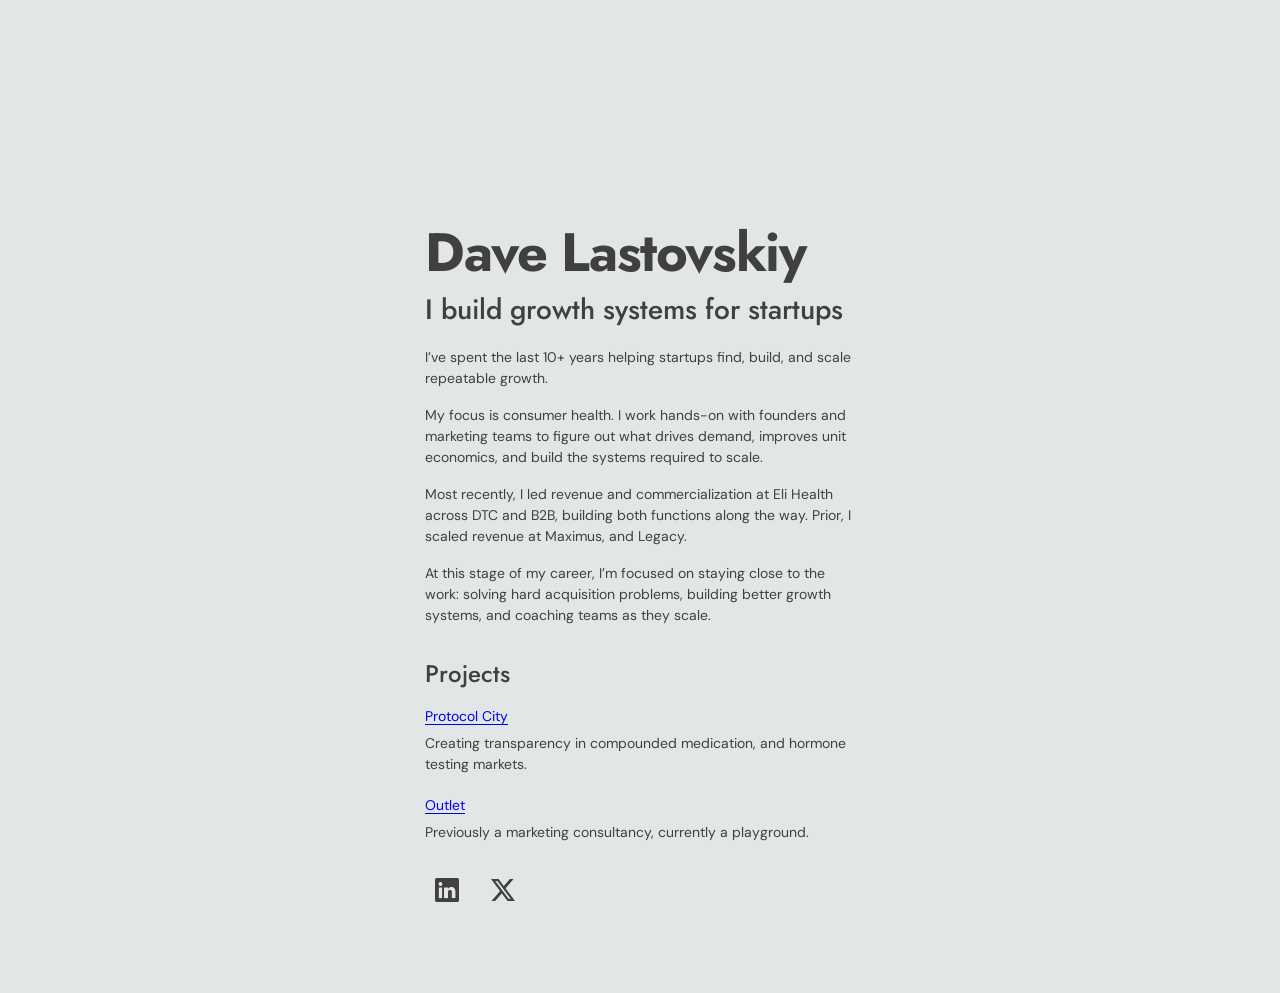
==== index.html @ 248a74a9 "Set body text to 14px with 1.5 line spacing" ====
<!doctype html>
<html lang="en">
<head>
<meta charset="utf-8">
<meta name="viewport" content="width=device-width, initial-scale=1">
<title>Dave Lastovskiy</title>
<meta name="description" content="Dave Lastovskiy builds growth systems for startups, with a focus on consumer health.">
<link rel="preconnect" href="https://fonts.googleapis.com">
<link rel="preconnect" href="https://fonts.gstatic.com" crossorigin>
<link href="https://fonts.googleapis.com/css2?family=Jost:wght@500;700&family=DM+Sans:wght@400&display=swap" rel="stylesheet">
<link rel="stylesheet" href="https://cdn.jsdelivr.net/npm/bootstrap-icons@1.13.1/font/bootstrap-icons.min.css">
<style>
html { color-scheme: light; }
body { margin: 0; background: #e2e6e6; color: #404040; font-family: 'DM Sans', Arial, sans-serif; font-size: 14px; line-height: 1.5; }
main { width: min(430px, calc(100% - 48px)); margin: 0 auto; padding: clamp(80px, 25vh, 280px) 0 80px; }
h1 { font-family: 'Jost', sans-serif; font-size: clamp(38px, 7vw, 54px); font-weight: 700; letter-spacing: -0.025em; line-height: 1; margin: 0 0 14px; }
h2 { font-family: 'Jost', sans-serif; font-size: clamp(23px, 4vw, 28px); font-weight: 500; line-height: 1.2; margin: 0 0 20px; }
p { margin: 0 0 16px; }
a, a:visited { color: #0000ee; text-decoration: underline; text-underline-offset: 3px; }
a:focus-visible { outline: 2px solid #0000ee; outline-offset: 4px; }
.socials { display: flex; gap: 12px; margin-top: 26px; }
.socials a, .socials a:visited { display: inline-flex; align-items: center; justify-content: center; width: 44px; height: 44px; color: #404040; font-size: 24px; text-decoration: none; }
.socials a:hover { color: #0000ee; }
.projects { margin-top: 34px; }
.projects h2 { font-size: 24px; margin-bottom: 18px; }
.projects h3 { font-size: 14px; font-weight: 400; margin: 0 0 6px; }
.projects article + article { margin-top: 20px; }
[hidden] { display: none; }
@media (max-width: 600px) { main { padding-top: 72px; } }
</style>
</head>
<body>
<main>
  <section id="home">
    <h1>Dave Lastovskiy</h1>
    <h2>I build growth systems for startups</h2>
    <p>I’ve spent the last 10+ years helping startups find, build, and scale repeatable growth.</p>
    <p>My focus is consumer health. I work hands-on with founders and marketing teams to figure out what drives demand, improves unit economics, and build the systems required to scale.</p>
    <p>Most recently, I led revenue and commercialization at Eli Health across DTC and B2B, building both functions along the way. Prior, I scaled revenue at Maximus, and Legacy.</p>
    <p>At this stage of my career, I’m focused on staying close to the work: solving hard acquisition problems, building better growth systems, and coaching teams as they scale.</p>
    <section class="projects" aria-labelledby="projects-heading">
      <h2 id="projects-heading">Projects</h2>
      <article>
        <h3><a href="https://protocolcity.com/">Protocol City</a></h3>
        <p>Creating transparency in compounded medication, and hormone testing markets.</p>
      </article>
      <article>
        <h3><a href="http://getoutlet.co/">Outlet</a></h3>
        <p>Previously a marketing consultancy, currently a playground.</p>
      </article>
    </section>
    <div class="socials">
      <a href="https://www.linkedin.com/in/lastovskiy" aria-label="LinkedIn" title="LinkedIn"><i class="bi bi-linkedin" aria-hidden="true"></i></a>
      <a href="https://x.com/davelasto" aria-label="X (@davelasto)" title="X (@davelasto)"><i class="bi bi-twitter-x" aria-hidden="true"></i></a>
    </div>
  </section>
</main>

</body>
</html>
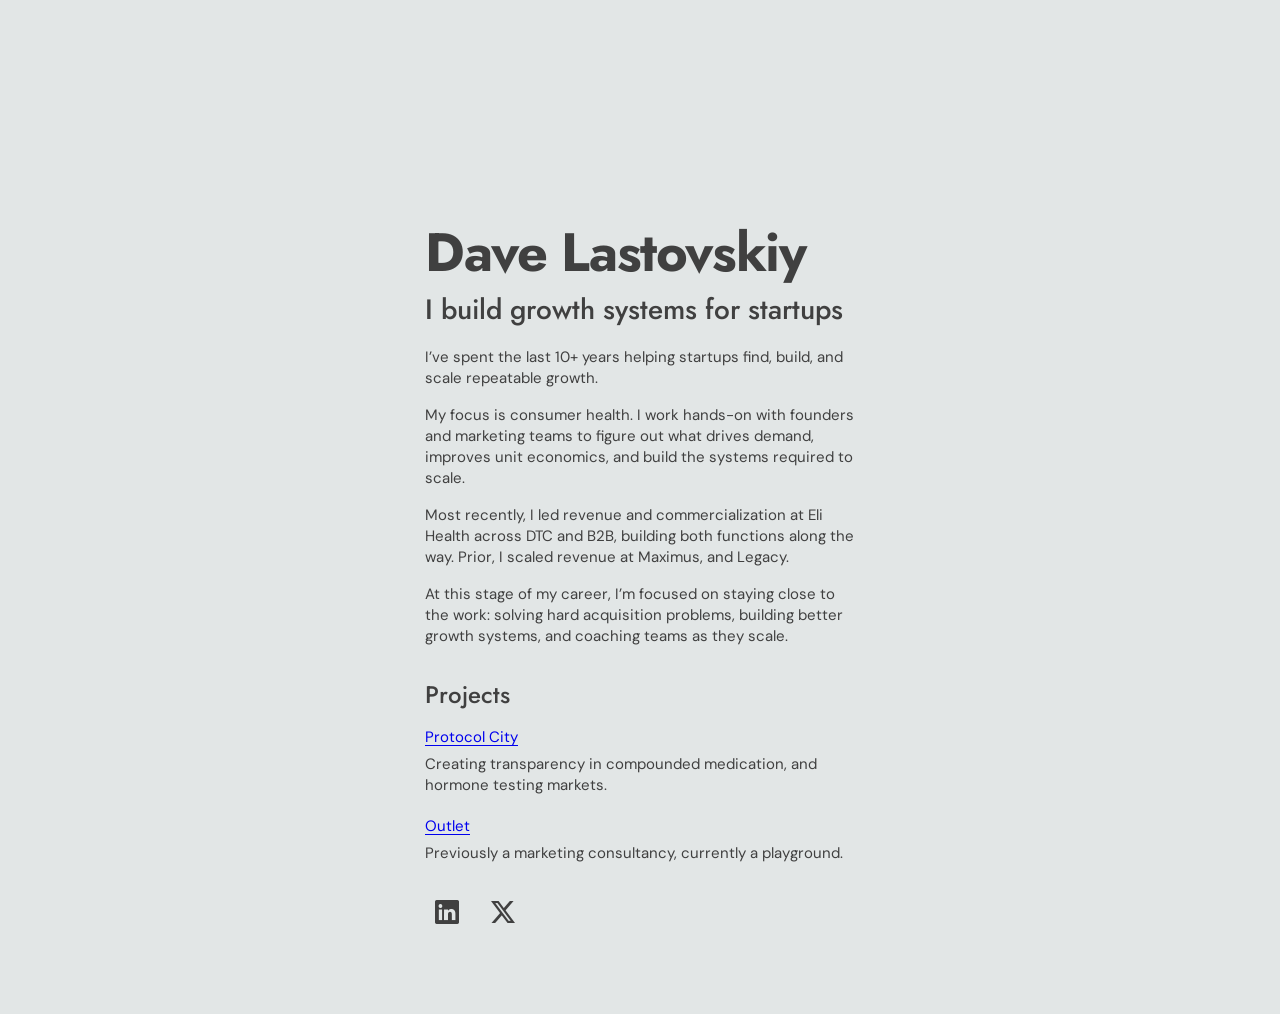
==== commit e830331a: "Set body text to 15px with 1.4 line spacing" ====
--- a/index.html
+++ b/index.html
@@ -11,7 +11,7 @@
 <link rel="stylesheet" href="https://cdn.jsdelivr.net/npm/bootstrap-icons@1.13.1/font/bootstrap-icons.min.css">
 <style>
 html { color-scheme: light; }
-body { margin: 0; background: #e2e6e6; color: #404040; font-family: 'DM Sans', Arial, sans-serif; font-size: 14px; line-height: 1.5; }
+body { margin: 0; background: #e2e6e6; color: #404040; font-family: 'DM Sans', Arial, sans-serif; font-size: 15px; line-height: 1.4; }
 main { width: min(430px, calc(100% - 48px)); margin: 0 auto; padding: clamp(80px, 25vh, 280px) 0 80px; }
 h1 { font-family: 'Jost', sans-serif; font-size: clamp(38px, 7vw, 54px); font-weight: 700; letter-spacing: -0.025em; line-height: 1; margin: 0 0 14px; }
 h2 { font-family: 'Jost', sans-serif; font-size: clamp(23px, 4vw, 28px); font-weight: 500; line-height: 1.2; margin: 0 0 20px; }
@@ -23,7 +23,7 @@
 .socials a:hover { color: #0000ee; }
 .projects { margin-top: 34px; }
 .projects h2 { font-size: 24px; margin-bottom: 18px; }
-.projects h3 { font-size: 14px; font-weight: 400; margin: 0 0 6px; }
+.projects h3 { font-size: 15px; font-weight: 400; margin: 0 0 6px; }
 .projects article + article { margin-top: 20px; }
 [hidden] { display: none; }
 @media (max-width: 600px) { main { padding-top: 72px; } }
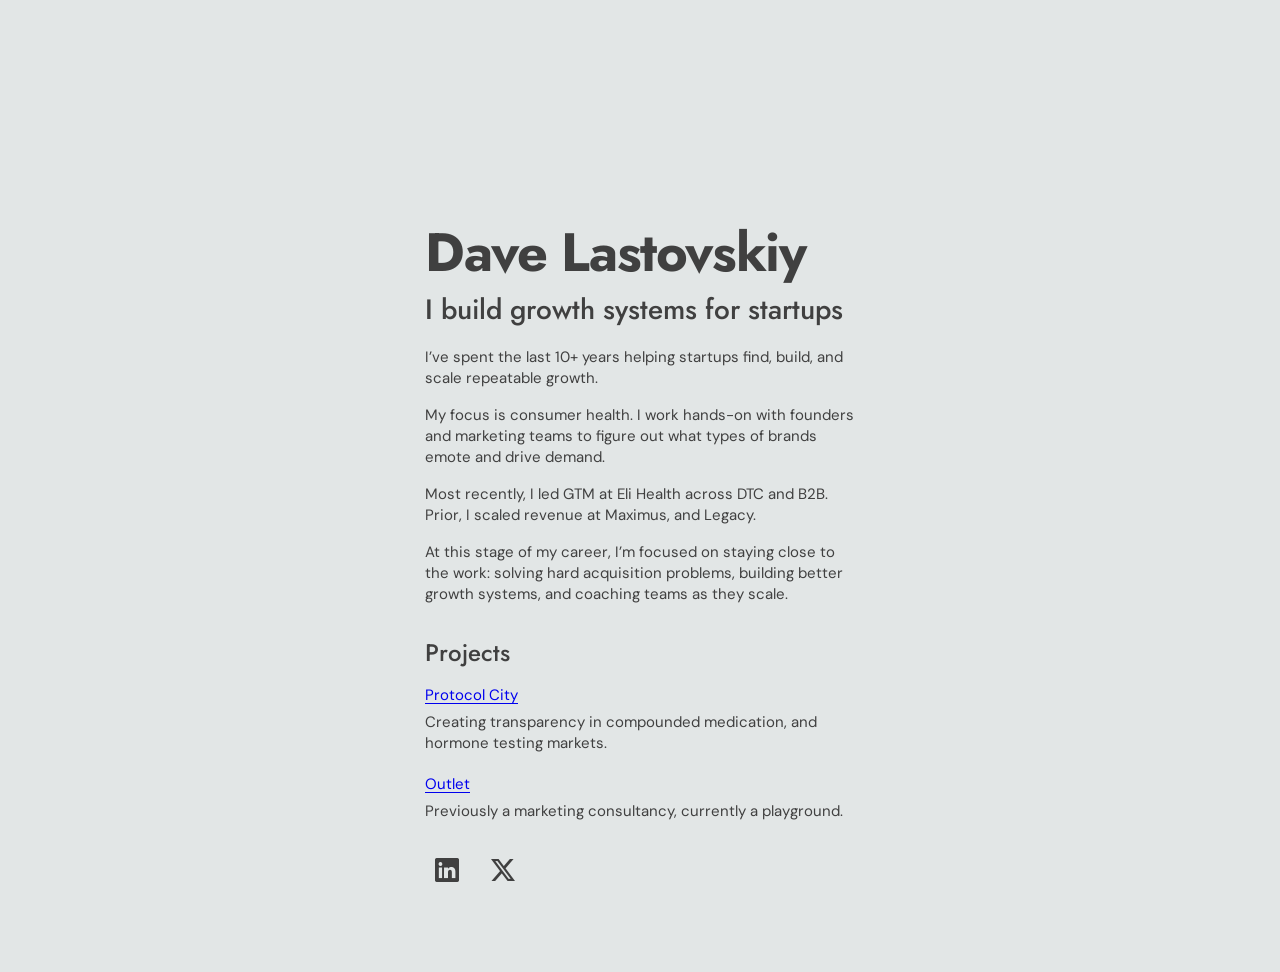
==== commit abd2beb1: "Update consumer health and Eli Health body copy" ====
--- a/index.html
+++ b/index.html
@@ -35,8 +35,8 @@
     <h1>Dave Lastovskiy</h1>
     <h2>I build growth systems for startups</h2>
     <p>I’ve spent the last 10+ years helping startups find, build, and scale repeatable growth.</p>
-    <p>My focus is consumer health. I work hands-on with founders and marketing teams to figure out what drives demand, improves unit economics, and build the systems required to scale.</p>
-    <p>Most recently, I led revenue and commercialization at Eli Health across DTC and B2B, building both functions along the way. Prior, I scaled revenue at Maximus, and Legacy.</p>
+    <p>My focus is consumer health. I work hands-on with founders and marketing teams to figure out what types of brands emote and drive demand.</p>
+    <p>Most recently, I led GTM at Eli Health across DTC and B2B. Prior, I scaled revenue at Maximus, and Legacy.</p>
     <p>At this stage of my career, I’m focused on staying close to the work: solving hard acquisition problems, building better growth systems, and coaching teams as they scale.</p>
     <section class="projects" aria-labelledby="projects-heading">
       <h2 id="projects-heading">Projects</h2>
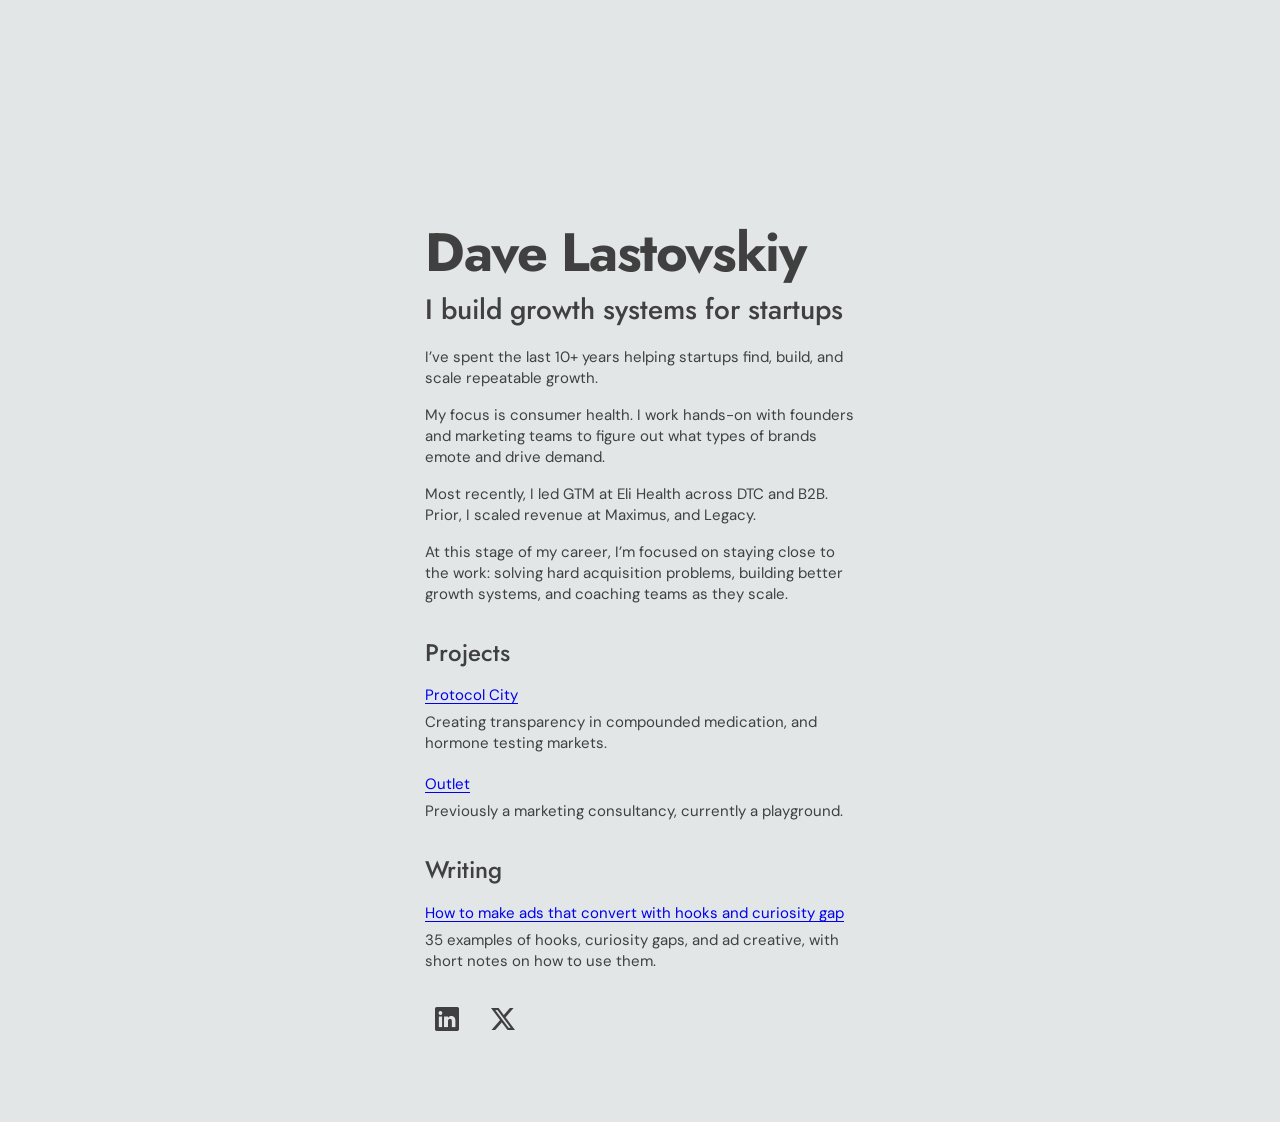
==== commit 9c855984: "Add hooks and curiosity gap guide with 35 annotated examples" ====
--- a/index.html
+++ b/index.html
@@ -49,6 +49,13 @@
         <p>Previously a marketing consultancy, currently a playground.</p>
       </article>
     </section>
+    <section class="projects" aria-labelledby="writing-heading">
+      <h2 id="writing-heading">Writing</h2>
+      <article>
+        <h3><a href="/how-to-make-good-ads-hooks-curiosity">How to make ads that convert with hooks and curiosity gap</a></h3>
+        <p>35 examples of hooks, curiosity gaps, and ad creative, with short notes on how to use them.</p>
+      </article>
+    </section>
     <div class="socials">
       <a href="https://www.linkedin.com/in/lastovskiy" aria-label="LinkedIn" title="LinkedIn"><i class="bi bi-linkedin" aria-hidden="true"></i></a>
       <a href="https://x.com/davelasto" aria-label="X (@davelasto)" title="X (@davelasto)"><i class="bi bi-twitter-x" aria-hidden="true"></i></a>
@@ -56,5 +63,6 @@
   </section>
 </main>
 
+<!-- Cloudflare Web Analytics --><script type='module' src='https://static.cloudflareinsights.com/beacon.min.js' data-cf-beacon='{"token": "f44d2b217029462cb561402724c900af"}'></script><!-- End Cloudflare Web Analytics -->
 </body>
 </html>
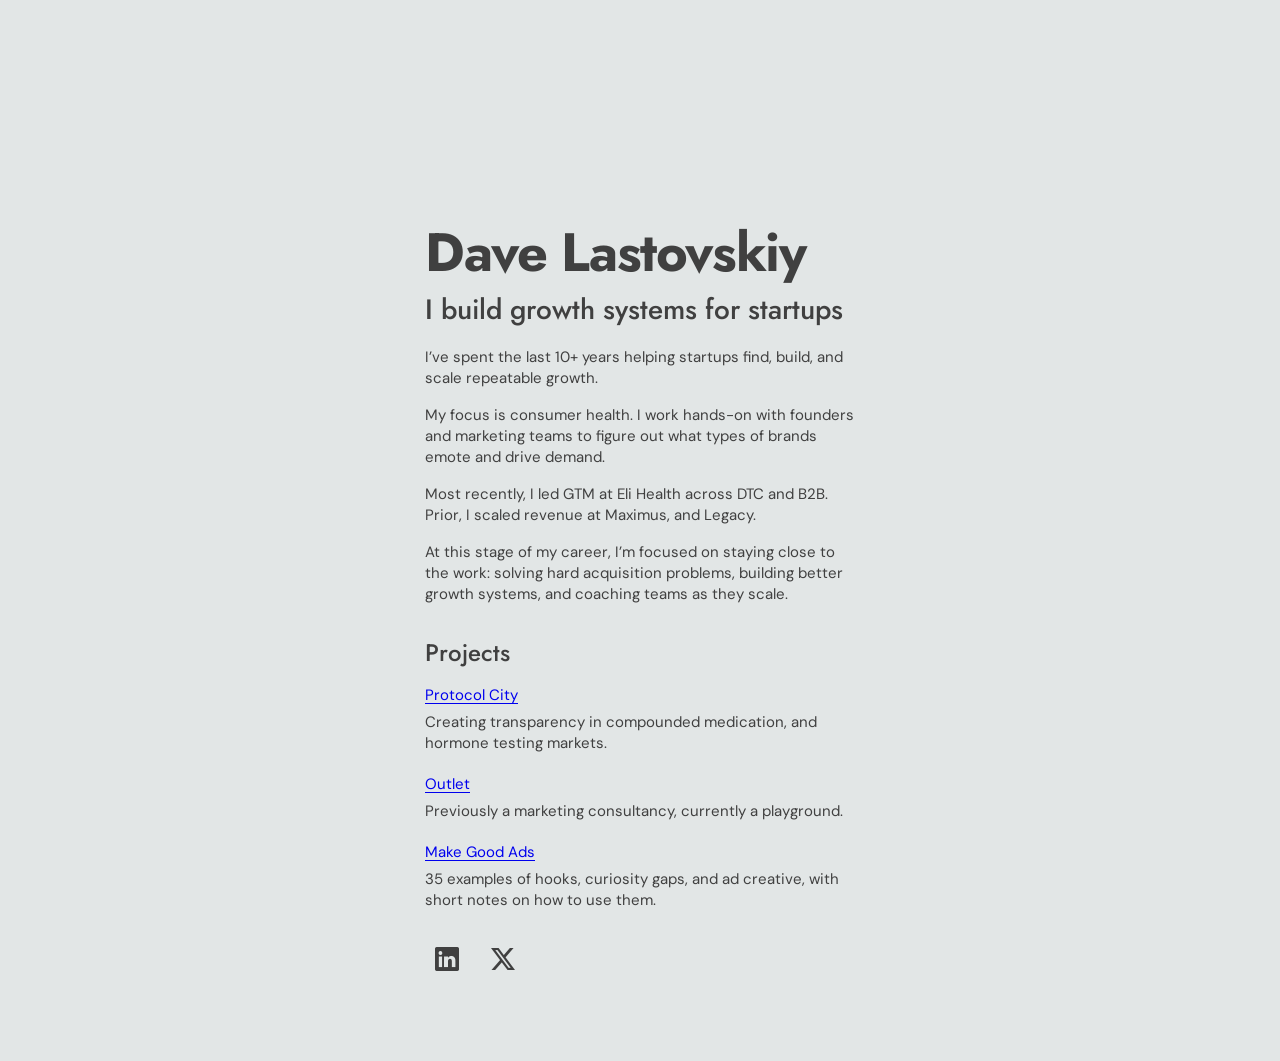
==== commit 0530b4c3: "Rename guide to Make Good Ads and move homepage link to Projects" ====
--- a/index.html
+++ b/index.html
@@ -48,11 +48,8 @@
         <h3><a href="http://getoutlet.co/">Outlet</a></h3>
         <p>Previously a marketing consultancy, currently a playground.</p>
       </article>
-    </section>
-    <section class="projects" aria-labelledby="writing-heading">
-      <h2 id="writing-heading">Writing</h2>
       <article>
-        <h3><a href="/how-to-make-good-ads-hooks-curiosity">How to make ads that convert with hooks and curiosity gap</a></h3>
+        <h3><a href="/how-to-make-good-ads-hooks-curiosity">Make Good Ads</a></h3>
         <p>35 examples of hooks, curiosity gaps, and ad creative, with short notes on how to use them.</p>
       </article>
     </section>
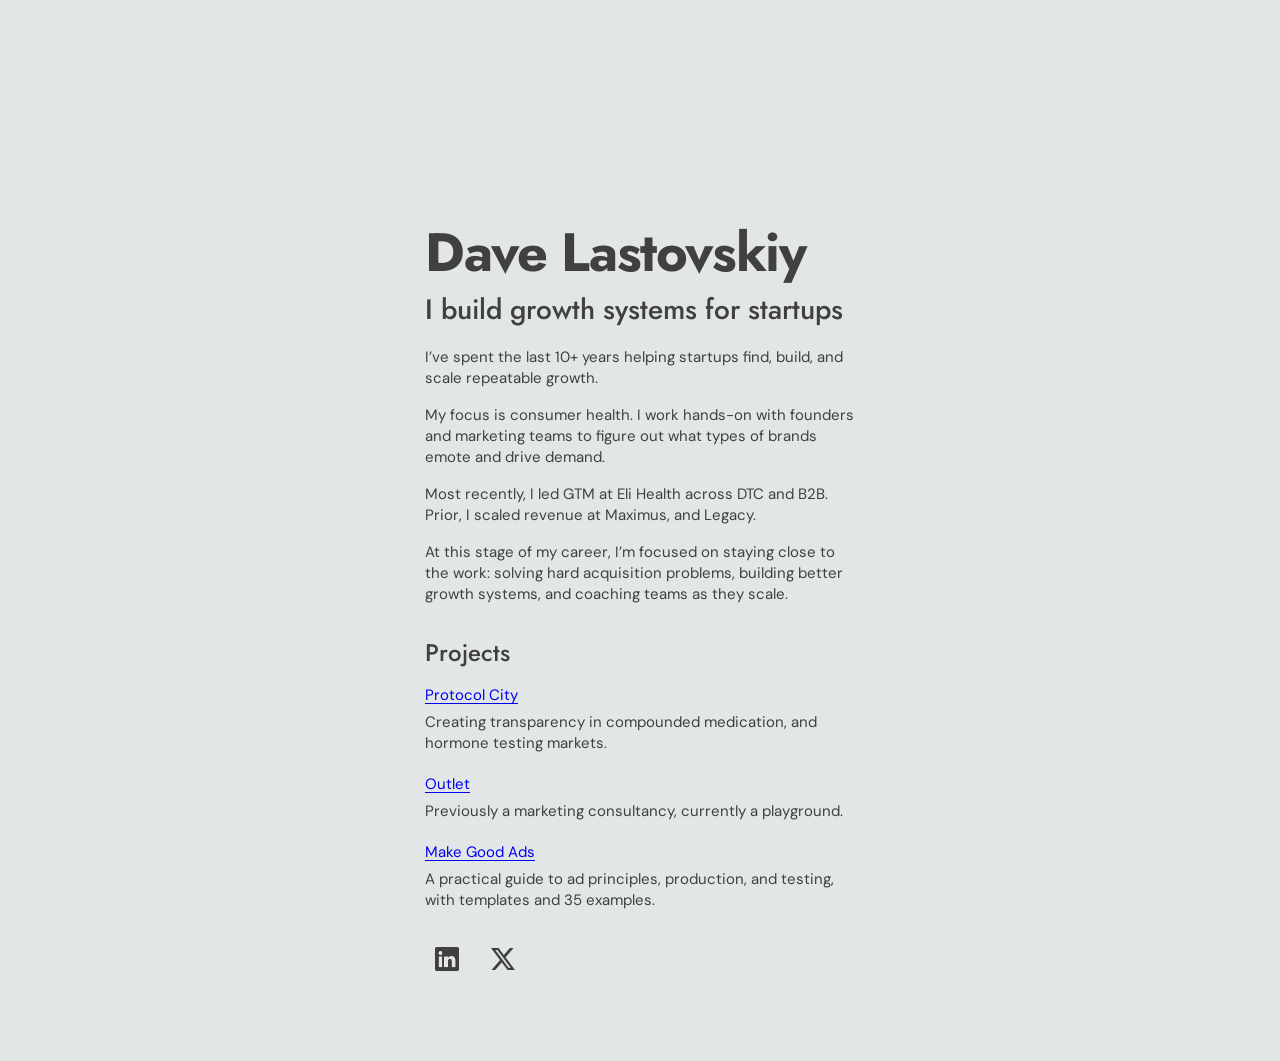
==== commit 42eb7c8e: "Build Make Good Ads guide for creators and media buyers" ====
--- a/index.html
+++ b/index.html
@@ -49,8 +49,8 @@
         <p>Previously a marketing consultancy, currently a playground.</p>
       </article>
       <article>
-        <h3><a href="/how-to-make-good-ads-hooks-curiosity">Make Good Ads</a></h3>
-        <p>35 examples of hooks, curiosity gaps, and ad creative, with short notes on how to use them.</p>
+        <h3><a href="/make-good-ads/">Make Good Ads</a></h3>
+        <p>A practical guide to ad principles, production, and testing, with templates and 35 examples.</p>
       </article>
     </section>
     <div class="socials">
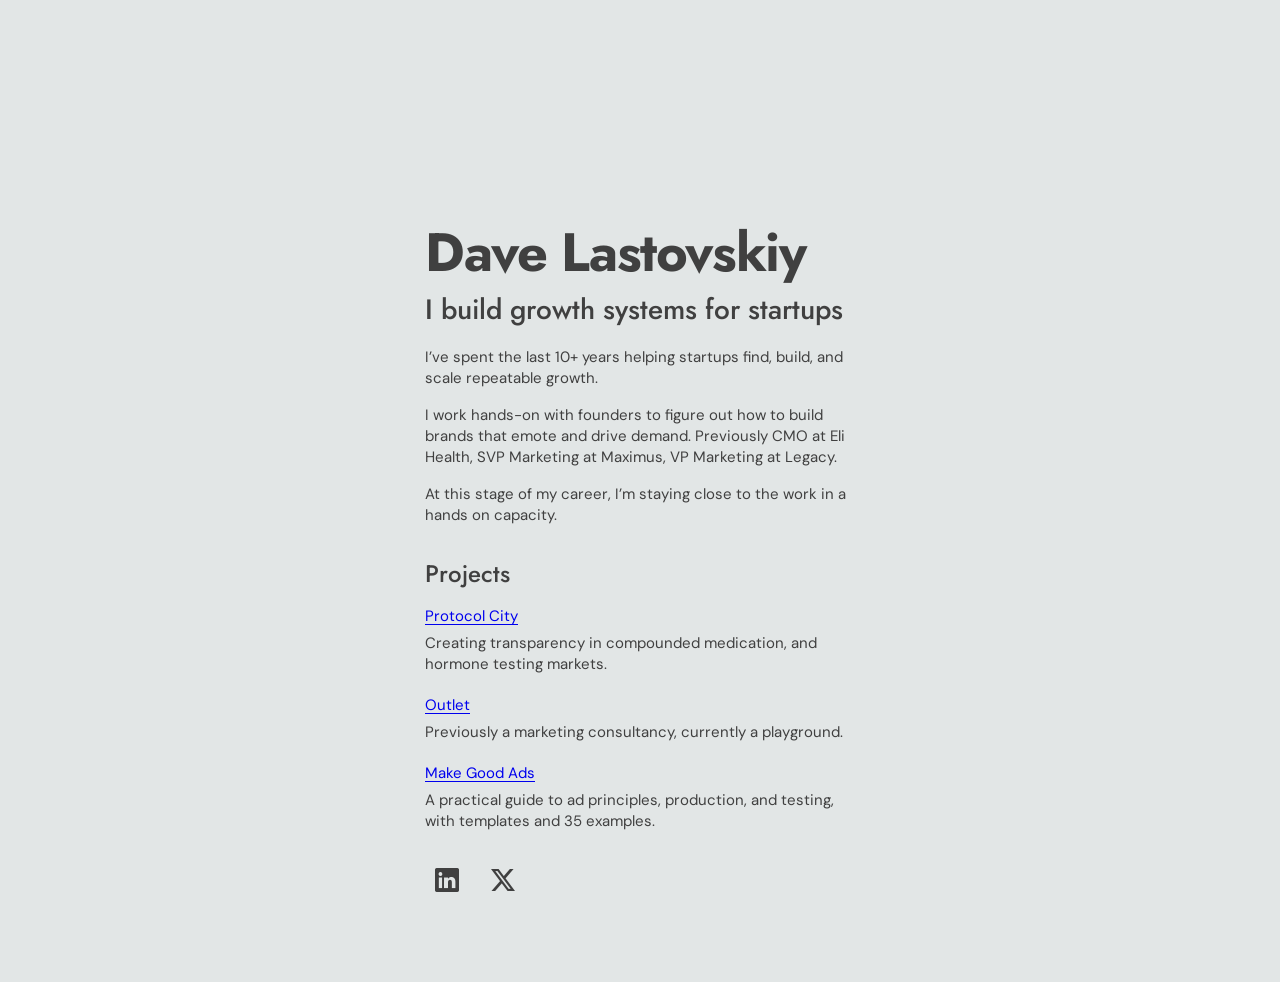
==== commit c400349f: "Update homepage body copy" ====
--- a/index.html
+++ b/index.html
@@ -35,9 +35,8 @@
     <h1>Dave Lastovskiy</h1>
     <h2>I build growth systems for startups</h2>
     <p>I’ve spent the last 10+ years helping startups find, build, and scale repeatable growth.</p>
-    <p>My focus is consumer health. I work hands-on with founders and marketing teams to figure out what types of brands emote and drive demand.</p>
-    <p>Most recently, I led GTM at Eli Health across DTC and B2B. Prior, I scaled revenue at Maximus, and Legacy.</p>
-    <p>At this stage of my career, I’m focused on staying close to the work: solving hard acquisition problems, building better growth systems, and coaching teams as they scale.</p>
+    <p>I work hands-on with founders to figure out how to build brands that emote and drive demand. Previously CMO at Eli Health, SVP Marketing at Maximus, VP Marketing at Legacy.</p>
+    <p>At this stage of my career, I’m staying close to the work in a hands on capacity.</p>
     <section class="projects" aria-labelledby="projects-heading">
       <h2 id="projects-heading">Projects</h2>
       <article>
